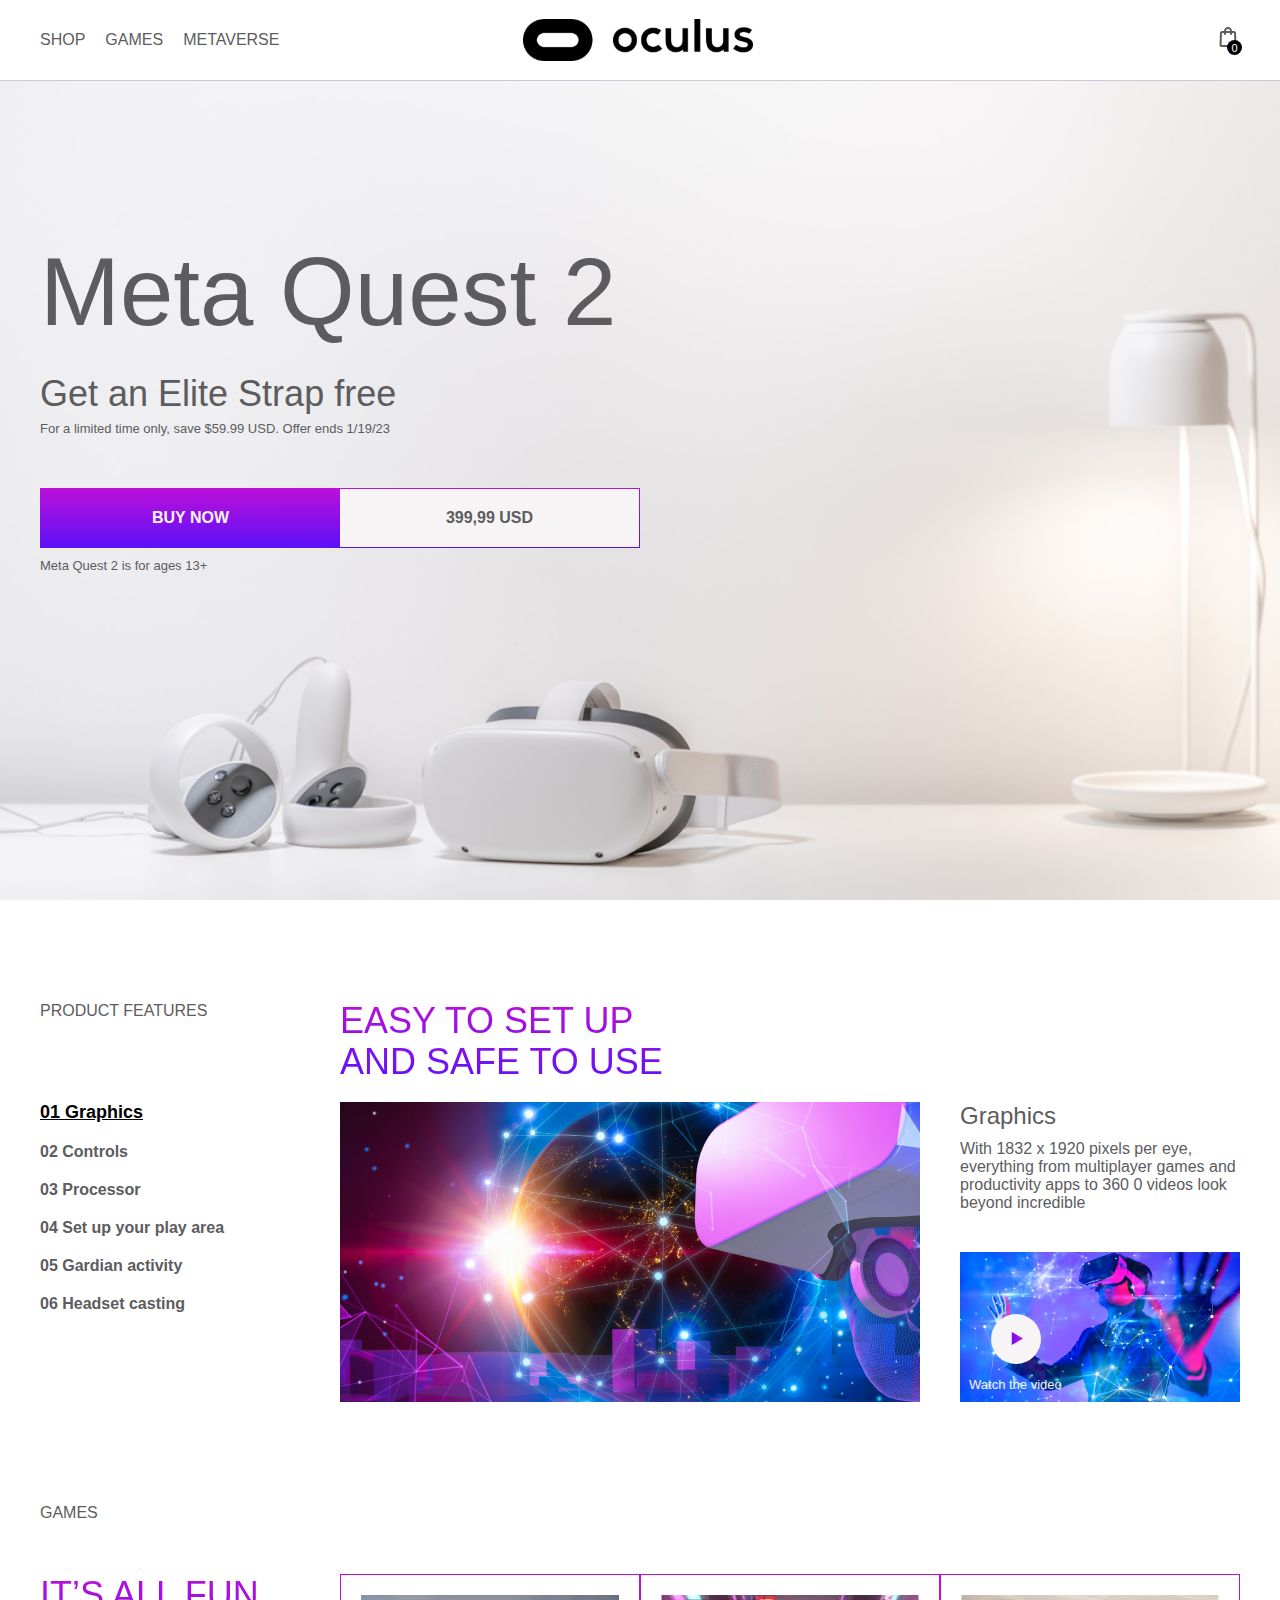
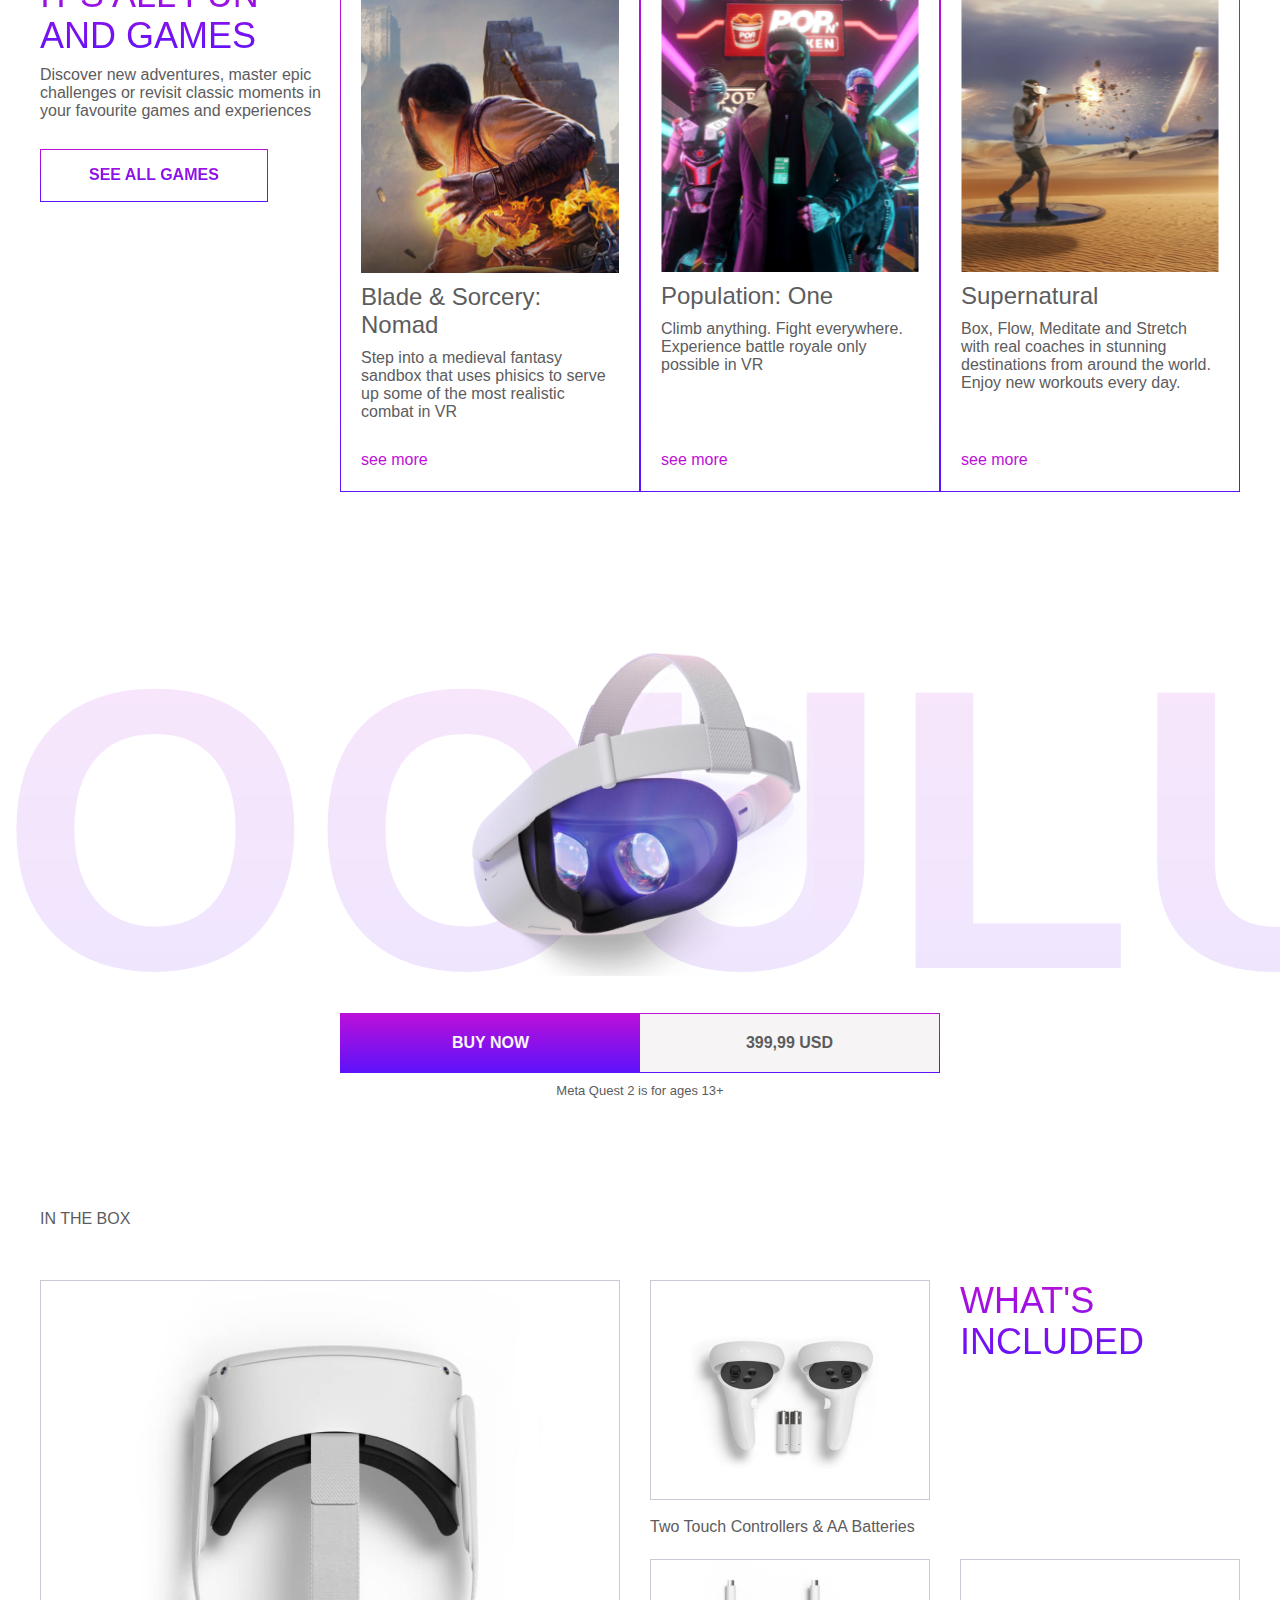
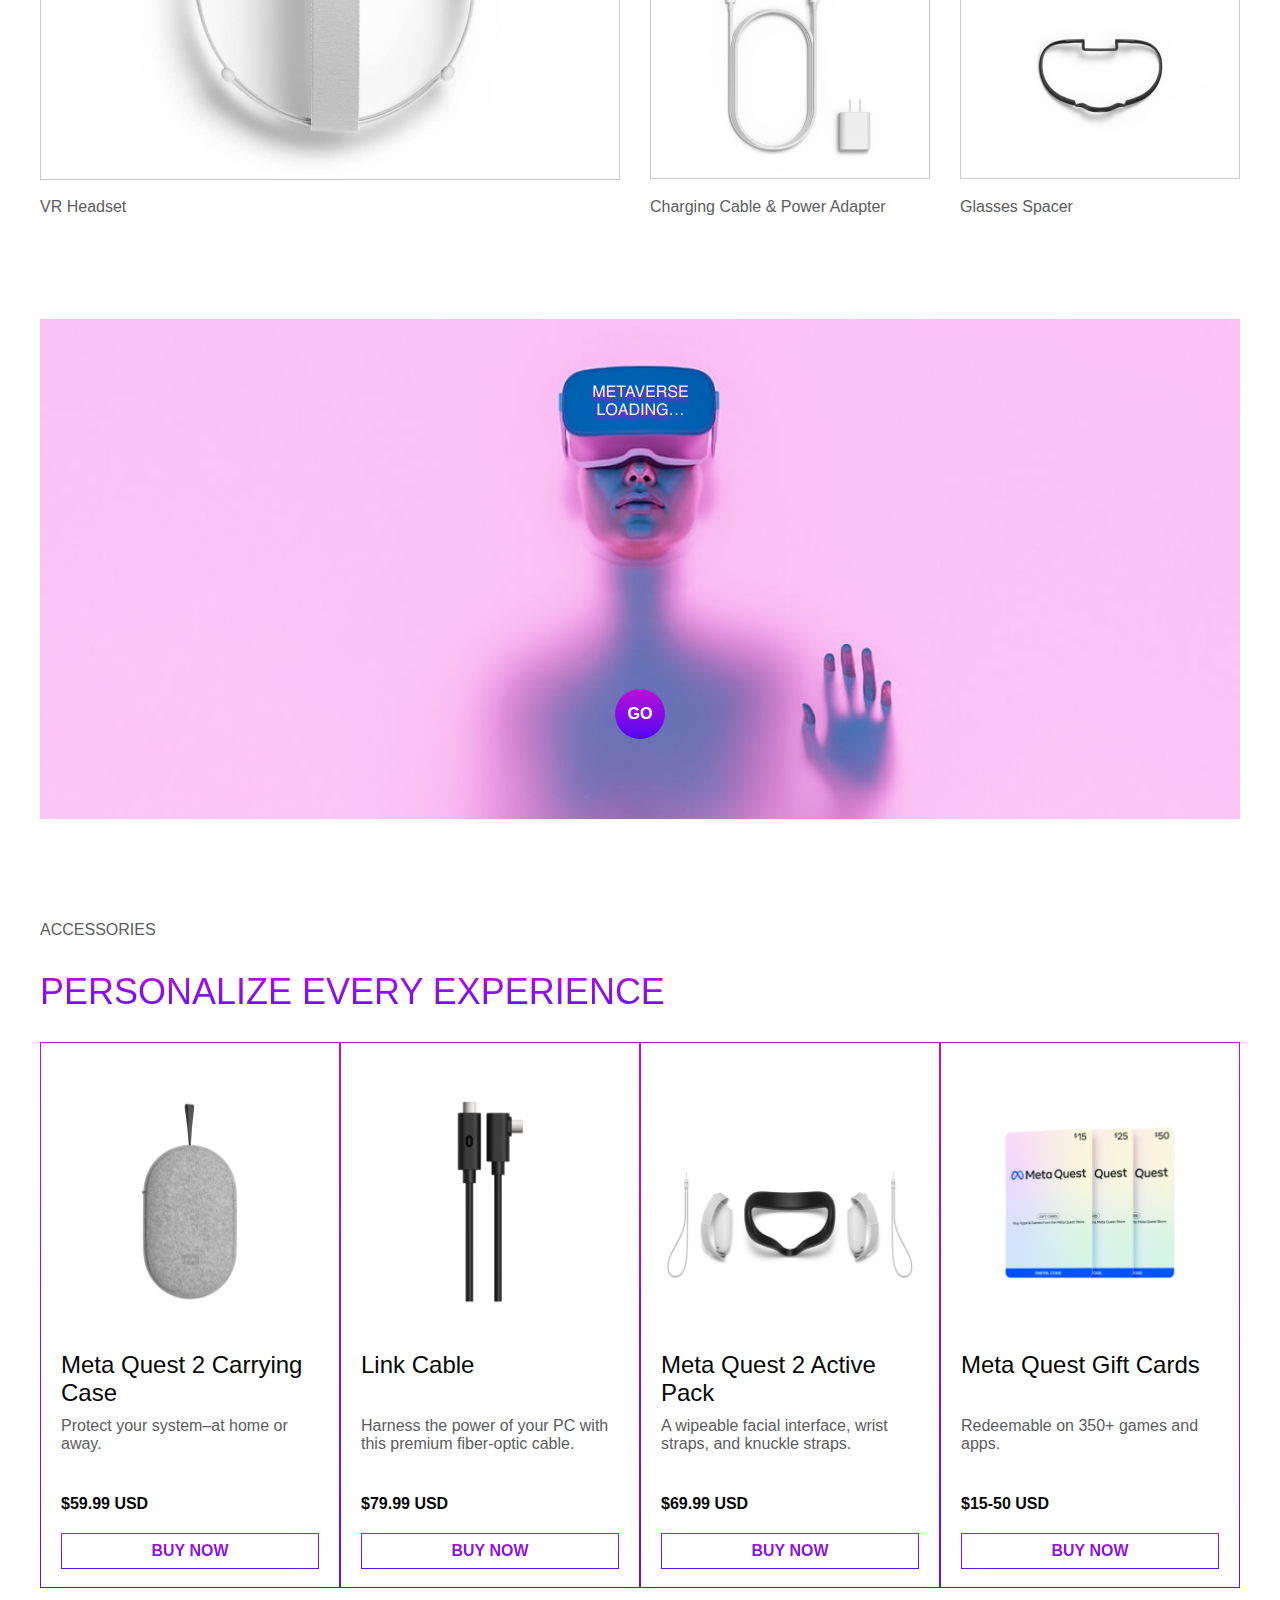
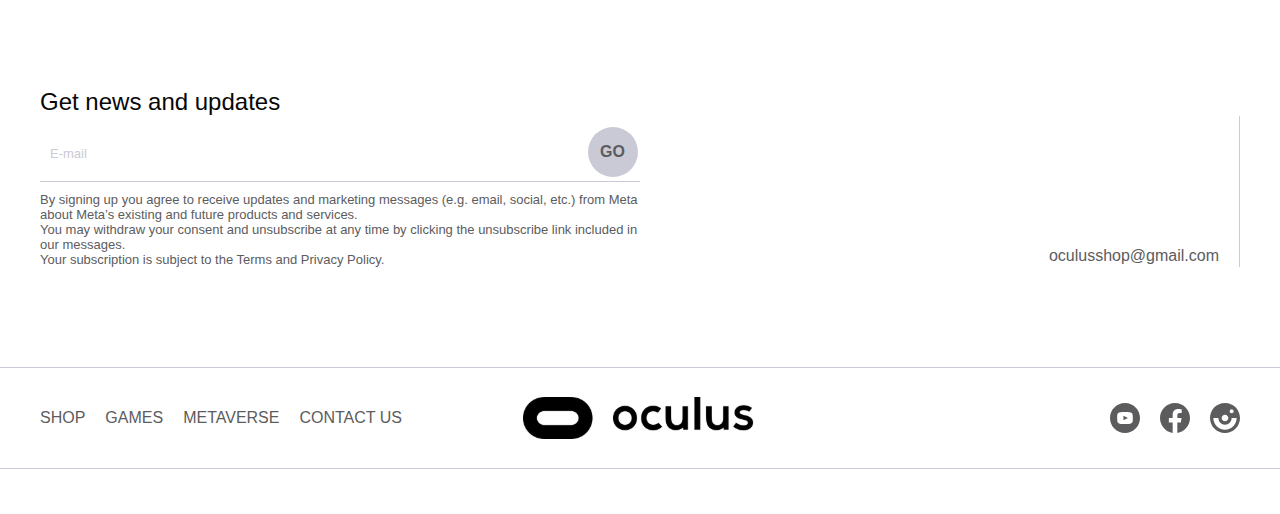
==== pages/oculus/index.html @ cf435bec "oculus project was added to portfolio" ====
<!DOCTYPE html>
<html lang="en">

<head>
  <meta charset="UTF-8">
  <meta name="viewport" content="width=device-width, initial-scale=1.0">
  <meta http-equiv="X-UA-Compatible" content="ie=edge">
  <title>Document</title>
  <link rel="stylesheet" href="css/reset.css">
  <link rel="stylesheet" href="css/style.min.css">
</head>

<body>

  <header class="header">
    <div class="container">
      <nav class="nav">
        <ul class="menu">
          <li class="menu__item">
            <a href="#" class="menu__link">shop</a>
          </li>
          <li class="menu__item">
            <a href="#" class="menu_link">games</a>
          </li>
          <li class="menu__item">
            <a href="#" class="menu__link">metaverse</a>
          </li>
        </ul>
        <a href="#" class="logo">
          <img src="icons/logo.svg" alt="oculus_main_logo">
        </a>
        <a href="#" class="basket">
          <img src="icons/basket.svg" alt="bag_icon">
          <span class="basket__counter">0</span>
        </a>
      </nav>
    </div>
  </header>

  <main class="main">

    <section class="top">
      <div class="container">
        <h1 class="top__title">Meta Quest 2</h1>
        <p class="top__subtitle">
          Get an Elite Strap free
        </p>
        <p class="top__text">
          For a limited time only, save $59.99 USD. Offer ends 1/19/23
        </p>
        <button class="double-btn">
          <span class="double-btn__text">buy now</span>
          <span class="double-btn__price">399,99 USD</span>
        </button>
        <p class="double-btn__under-text">Meta Quest 2 is for ages 13+</p>
      </div>
    </section>

    <section class="feature">
      <div class="container">

        <div class="feature__titles">
          <h2 class="section-title feature__title">product features</h2>
          <p class="section-subtitle feature__subtitle">Easy to set up and safe to use</p>
        </div>

        <div class="tabs">

          <div class="tabs__nav">
            <button class="tabs__nav-item tabs__nav-item--active" data-button="content-1">01 Graphics</button>
            <button class="tabs__nav-item" data-button="content-2">02 Controls</button>
            <button class="tabs__nav-item" data-button="content-3">03 Processor</button>
            <button class="tabs__nav-item" data-button="content-4">04 Set up your play area</button>
            <button class="tabs__nav-item" data-button="content-5">05 Gardian activity</button>
            <button class="tabs__nav-item" data-button="content-6">06 Headset casting</button>
          </div>

          <div class="tabs__content">

            <div class="tabs__content-item tabs__content-item--active" id="content-1">
              <img src="images/content.jpg" alt="" class="tabs__content-img">
              <div class="tabs__content-box">
                <h3>Graphics</h3>
                <p class="descr-text">
                  With 1832 x 1920 pixels per eye, everything from multiplayer games and productivity apps to 360 0
                  videos look beyond incredible
                </p>
              </div>
              <div class="video">
                <button class="video__btn">
                  <img src="icons/play.svg" alt="play-icon">
                </button>
                <span>Watch the video</span>
              </div>
            </div>

            <div class="tabs__content-item" id="content-2">
              <img src="images/2.jpg" alt="" class="tabs__content-img">
              <div class="tabs__content-box">
                <h3>Graphics</h3>
                <p>
                  With 1832 x 1920 pixels per eye, everything from multiplayer games and productivity apps to 360 0
                  videos look beyond incredible
                </p>
              </div>
              <div class="video">
                <button class="video__btn">
                  <img src="icons/play.svg" alt="play-icon">
                </button>
                <span>Watch the video</span>
              </div>
            </div>

            <div class="tabs__content-item" id="content-3">
              <img src="images/3.jpg" alt="" class="tabs__content-img">
              <div class="tabs__content-box">
                <h3>Graphics</h3>
                <p>
                  With 1832 x 1920 pixels per eye, everything from multiplayer games and productivity apps to 360 0
                  videos look beyond incredible
                </p>
              </div>
              <div class="video">
                <button class="video__btn">
                  <img src="icons/play.svg" alt="play-icon">
                </button>
                <span>Watch the video</span>
              </div>
            </div>

            <div class="tabs__content-item" id="content-4">
              <img src="images/content.jpg" alt="" class="tabs__content-img">
              <div class="tabs__content-box">
                <h3>Graphics</h3>
                <p>
                  With 1832 x 1920 pixels per eye, everything from multiplayer games and productivity apps to 360 0
                  videos look beyond incredible
                </p>
              </div>
              <div class="video">
                <button class="video__btn">
                  <img src="icons/play.svg" alt="play-icon">
                </button>
                <span>Watch the video</span>
              </div>
            </div>

            <div class="tabs__content-item" id="content-5">
              <img src="images/2.jpg" alt="" class="tabs__content-img">
              <div class="tabs__content-box">
                <h3>Graphics</h3>
                <p>
                  With 1832 x 1920 pixels per eye, everything from multiplayer games and productivity apps to 360 0
                  videos look beyond incredible
                </p>
              </div>
              <div class="video">
                <button class="video__btn">
                  <img src="icons/play.svg" alt="play-icon">
                </button>
                <span>Watch the video</span>
              </div>
            </div>

            <div class="tabs__content-item" id="content-6">
              <img src="images/3.jpg" alt="" class="tabs__content-img">
              <div class="tabs__content-box">
                <h3>Graphics</h3>
                <p>
                  With 1832 x 1920 pixels per eye, everything from multiplayer games and productivity apps to 360 0
                  videos look beyond incredible
                </p>
              </div>
              <div class="video">
                <button class="video__btn">
                  <img src="icons/play.svg" alt="play-icon">
                </button>
                <span class="video__text">Watch the video</span>
              </div>
            </div>

          </div>

        </div>

      </div>
    </section>

    <section class="games">
      <div class="container">

        <h2 class="section-title games__title">
          games
        </h2>

        <div class="games__inner">

          <div class="games__descr">
            <p class="section-subtitle games__subtitle">
              It’s all fun and games
            </p>
            <p class="descr-text games__descr">
              Discover new adventures, master epic challenges or revisit classic moments in your favourite games and
              experiences
            </p>
            <a class="btn games__descr-link" href="#">SEE ALL GAMES</a>
          </div>

          <div class="game__item">
            <img src="images/game1.png" alt="Blade & Sorcery: Nomad">
            <h3 class="game__item-title">Blade & Sorcery: Nomad</h3>
            <p class="descr-text game__item-text">Step into a medieval fantasy sandbox that uses phisics to serve up
              some of the most
              realistic combat in VR</p>
            <a href="#" class="game__item-link">see more</a>
          </div>
          <div class="game__item">
            <img src="images/game2.png" alt="Population: One">
            <h3 class="game__item-title">Population: One</h3>
            <p class="descr-text game__item-text">Climb anything. Fight everywhere. Experience battle royale only
              possible in VR</p>
            <a href="#" class="game__item-link">see more</a>
          </div>
          <div class="game__item">
            <img src="images/game3.png" alt="Supernatural">
            <h3 class="game__item-title">Supernatural</h3>
            <p class="descr-text game__item-text">Box, Flow, Meditate and Stretch with real coaches in stunning
              destinations from around
              the world. Enjoy new workouts every day.</p>
            <a href="#" class="game__item-link">see more</a>
          </div>

        </div>

      </div>
    </section>

    <div class="buy">
      <p class="buy__bg">oculus</p>
      <img src="images/oculus.png" alt="vr-headset" class="buy__img">
      <button class="double-btn">
        <span class="double-btn__text">buy now</span>
        <span class="double-btn__price">399,99 USD</span>
      </button>
      <p class="double-btn__under-text">Meta Quest 2 is for ages 13+</p>
    </div>

    <section class="equipment">
      <div class="container">
        <h2 class="section-title">
          in the box
        </h2>

        <div class="equipment__box">
          <div class="equipment__box-item">
            <img src="images/box/box-1.png" alt="VR-Headset" class="equipment__box-img">
            <p class="equipment__box-text">
              VR Headset
            </p>
          </div>

          <div class="equipment__box-item">
            <img src="images/box/box-2.png" alt="Touch-Controllers" class="equipment__box-img">
            <p class="equipment__box-text">
              Two Touch Controllers & AA Batteries
            </p>
          </div>

          <div class="equipment__box-item">
            <p class="section-subtitle">What's included</p>
          </div>

          <div class="equipment__box-item">
            <img src="images/box/box-3.png" alt="Cable&Power-Adapter" class="equipment__box-img">
            <p class="equipment__box-text">
              Charging Cable & Power Adapter
            </p>
          </div>

          <div class="equipment__box-item">
            <img src="images/box/box-4.png" alt="Glasses-Spacer" class="equipment__box-img">
            <p class="equipment__box-text">
              Glasses Spacer
            </p>
          </div>
        </div>
      </div>
    </section>

    <div class="promo">
      <div class="container">
        <div class="promo__inner">
          <button class="btn circle-btn promo__btn">go</button>
        </div>
      </div>
    </div>

    <section class="accessories">
      <div class="container">

        <h2 class="section-title">accessories</h2>
        <p class="section-subtitle accessories__subtitle">Personalize every experience</p>

        <div class="accessories__wraper">
          <div class="accessories__item">
            <img src="images/accessories/case.png" alt="Meta-Quest-2-Carrying-Case">
            <h3 class="accessories__item-title">Meta Quest 2 Carrying Case</h3>
            <p class="descr-text accessories__item-text">Protect your system–at home or away.</p>
            <p class="accessories__item-price">$59.99 USD</p>
            <a class="btn accessories__item-buy" href="#">BUY NOW</a>
          </div>

          <div class="accessories__item">
            <img src="images/accessories/cable.png" alt="Link-Cable">
            <h3 class="accessories__item-title">Link Cable
            </h3>
            <p class="descr-text accessories__item-text">Harness the power of your PC with this premium fiber-optic
              cable.</p>
            <p class="accessories__item-price">$79.99 USD</p>
            <a class="btn accessories__item-buy" href="#">BUY NOW</a>
          </div>

          <div class="accessories__item">
            <img src="images/accessories/active-pack.png" alt="Meta-Quest-2-Active-Pack">
            <h3 class="accessories__item-title">Meta Quest 2 Active Pack
            </h3>
            <p class="descr-text accessories__item-text">A wipeable facial interface, wrist straps, and knuckle straps.
            </p>
            <p class="accessories__item-price">$69.99 USD</p>
            <a class="btn accessories__item-buy" href="#">BUY NOW</a>
          </div>

          <div class="accessories__item">
            <img src="images/accessories/gift-cards.png" alt="Gift-Cards">
            <h3 class="accessories__item-title">Meta Quest Gift Cards
            </h3>
            <p class="descr-text accessories__item-text">Redeemable on 350+ games and apps.</p>
            <p class="accessories__item-price">$15-50 USD</p>
            <a class="btn accessories__item-buy" href="#">BUY NOW</a>
          </div>
        </div>

      </div>
    </section>

    <section class="contacts">
      <div class="container">
        <h2 class="contacts__title">Get news and updates</h2>
        <div class="contacts__wraper">
          <div class="contacts__form">
            <form action="#" class="form">
              <input type="email" name="email" id="email" placeholder="E-mail" class="form__input" required>
              <button type="submit" class="circle-btn form__btn">go</button>
            </form>
            <p class="descr-text contacts__text">
              By signing up you agree to receive updates and marketing messages (e.g. email, social, etc.) from Meta
              about Meta’s existing and future products and services.
              <br>
              You may withdraw your consent and unsubscribe at any time by clicking the unsubscribe link included in
              our messages.
              <br>
              Your subscription is subject to the Terms and Privacy Policy.
            </p>
          </div>
          <a href="mailto:oculusshop@gmail.com" class="contacts__email">oculusshop@gmail.com</a>
        </div>
      </div>
    </section>

    <footer class="footer">
      <div class="container">
        <nav class="nav">
          <ul class="menu">
            <li class="menu__item">
              <a href="#" class="menu__link">shop</a>
            </li>
            <li class="menu__item">
              <a href="#" class="menu_link">games</a>
            </li>
            <li class="menu__item">
              <a href="#" class="menu__link">metaverse</a>
            </li>
            <li class="menu__item">
              <a href="#" class="menu__link">contact us</a>
            </li>
          </ul>
          <a href="#" class="logo">
            <img src="icons/logo.svg" alt="oculus_main_logo">
          </a>
          <div class="socials">
            <a href="#" class="basket">
              <img src="icons/socials/youtube.svg" alt="YouTube-icon">
            </a>
            <a href="#" class="basket">
              <img src="icons/socials/fb.svg" alt="Facebook-icon">
            </a>
            <a href="#" class="basket">
              <img src="icons/socials/inst.svg" alt="Instagram-icon">
            </a>
          </div>
        </nav>
      </div>
    </footer>

  </main>

  <script src="js/main.min.js"></script>
</body>

</html>
---- pages/oculus/css/style.min.css ----
@font-face{font-family:"Helvetica",sans-serif;src:url(../fonts/helvetica.woff2);font-style:normal;font-weight:400}@font-face{font-family:"Helvetica-Bold",sans-serif;src:url(../fonts/helvetica-bold.woff2);font-style:normal;font-weight:700}html{-webkit-box-sizing:border-box;box-sizing:border-box}body{font-family:"Helvetica",sans-serif;font-size:16px;line-height:1.4;color:#5c5c5e}*,*::before,*::after{-webkit-box-sizing:inherit;box-sizing:inherit}a{color:inherit;text-decoration:none}li{list-style:none}img{max-width:100%}button{color:inherit;border:none;padding:0;background-color:inherit;cursor:pointer;font-family:inherit;font-size:inherit}.container{max-width:1220px;padding:0 10px;margin:0 auto}.section-title{-ms-flex-preferred-size:300px;flex-basis:300px;font-weight:400;text-transform:uppercase}.section-subtitle{font-size:36px;line-height:41px;text-transform:uppercase;background:-webkit-gradient(linear, left top, left bottom, from(#BC10D8), to(rgba(80, 0, 250, 0.93)));background:-o-linear-gradient(top, #BC10D8 0%, rgba(80, 0, 250, 0.93) 100%);background:linear-gradient(180deg, #BC10D8 0%, rgba(80, 0, 250, 0.93) 100%);-webkit-background-clip:text;-webkit-text-fill-color:rgba(0,0,0,0)}.descr-text{font-size:16px;line-height:18px}.header{border-bottom:1px solid #cacad6}.nav{display:grid;grid-template-columns:repeat(3, 1fr);align-items:center;height:80px}.menu{display:flex;gap:20px;text-transform:uppercase}.logo{height:42px;justify-self:center}.basket{position:relative;justify-self:end}.basket__counter{position:absolute;bottom:0;right:-2px;display:flex;justify-content:center;align-items:center;min-width:15px;min-height:15px;border-radius:100%;background:#000;color:#fff;font-size:11px;line-height:0px}.top{min-height:calc(100vh - 81px);background:url(../images/top_bg.png) no-repeat bottom center;background-size:cover}.top__title{padding-top:12%;font-size:96px;font-weight:400;margin-bottom:10px}.top__subtitle{font-size:36px}.top__text{font-size:13px}.btn{background:linear-gradient(180deg, #BC10D8 0%, rgba(80, 0, 250, 0.93) 100%);-webkit-background-clip:text;-webkit-text-fill-color:rgba(0,0,0,0);font-weight:700;font-size:16px;border:solid 1px;border-image:linear-gradient(180deg, #BC10D8 0%, rgba(80, 0, 250, 0.93) 100%) 1}.double-btn{margin-top:50px;font-size:16px;font-weight:700;padding:1px;display:flex;border-radius:0;border:none;background:linear-gradient(180deg, #BC10D8 0%, rgba(80, 0, 250, 0.93) 100%)}.double-btn__text{color:#f6f4f5;text-transform:uppercase;width:299px;padding:20px 0}.double-btn__price{color:#5c5c5e;width:299px;background-color:#f6f4f5;padding:20px 0}.double-btn__under-text{margin-top:10px;font-size:13px;line-height:15px}.double-btn:hover{transform:scale(1)}.circle-btn{width:50px;height:50px;text-transform:uppercase;border-radius:100%}.feature{margin-top:100px;min-height:300px}.feature__titles{display:flex}.feature__title{padding-right:20px}.feature__subtitle{max-width:330px;margin-bottom:20px}.feature .tabs{display:grid;grid-template-columns:300px auto}.feature .tabs__nav{display:flex;flex-direction:column;align-items:start;row-gap:20px}.feature .tabs__nav-item{font-size:16px;font-weight:700;color:#5c5c5e;transition:color,text-decoration,font-size .4s}.feature .tabs__nav-item--active{color:#000;text-decoration:underline;font-size:18px}.feature .tabs__content{position:relative;min-height:300px}.feature .tabs__content-item{position:absolute;display:grid;grid-template-columns:auto 280px;align-items:stretch;gap:40px;opacity:0;transition:opacity .5s ease}.feature .tabs__content-item--active{opacity:1}.feature .tabs__content-img{grid-row:1/3}.feature .tabs__content-box h3{font-weight:400;font-size:24px;line-height:28px;margin-bottom:10px}.feature .video{align-self:self-end;display:flex;flex-direction:column;justify-content:end;align-items:start;padding:10px 9px;height:150px;width:100%;background:url("../images/content_video.png") no-repeat center}.feature .video__btn{margin:0 0 9px 22px}.feature .video span{font-size:13px;line-height:15px;color:#f6f4f5}.games{margin-top:100px}.games__title{margin-bottom:50px}.games__subtitle{margin-bottom:10px}.games__descr{margin-bottom:29px}.games__descr-link{display:inline-block;padding:14px 48px}.games__inner{display:grid;grid-template-columns:repeat(4, 1fr)}.game__item{display:flex;flex-direction:column;border:solid 1px;border-image:linear-gradient(180deg, #BC10D8 0%, rgba(80, 0, 250, 0.93) 100%) 1;padding:20px 20px 22px}.game__item-title{margin-top:10px;margin-bottom:10px;font-weight:400;font-size:24px;line-height:28px}.game__item-text{margin-bottom:30px}.game__item-link{color:#bc10d8;line-height:18px;margin-top:auto}.buy{position:relative;margin-top:150px;text-align:center;overflow-x:hidden}.buy__bg{position:absolute;text-transform:uppercase;font-weight:700;font-size:400px;line-height:375px;background:linear-gradient(180deg, #BC10D8 0%, rgba(80, 0, 250, 0.93) 100%);-webkit-background-clip:text;-webkit-text-fill-color:rgba(0,0,0,0);opacity:.1;z-index:-1;animation:line-text 7s linear .5s infinite}.buy__img{margin-bottom:30px}.buy .double-btn{margin:0 auto}@keyframes line-text{from{transform:translateX(160%);transform-origin:left center}to{transform:translateX(-100%);transform-origin:right center}}.equipment{margin-top:110px}.equipment__box{margin-top:50px;display:grid;grid-template-columns:2fr 1fr 1fr;grid-template-rows:repeat(2, 1fr);gap:20px 30px}.equipment__box-img{max-width:none}.equipment__box-text{margin-top:10px}.equipment__box-item:first-child{grid-row:1/-1}.promo{margin-top:100px}.promo__inner{min-height:500px;background:url("../images/promo-bg.png") center no-repeat;text-align:center}.promo__btn{position:relative;top:370px;-webkit-background-clip:unset;-webkit-text-fill-color:#fff;border:none}.accessories{margin-top:100px}.accessories__subtitle{margin-top:30px}.accessories__wraper{margin-top:30px;display:grid;grid-template-columns:repeat(4, 1fr)}.accessories__item{display:flex;flex-direction:column;justify-content:space-between;border:solid 1px;border-image:linear-gradient(180deg, #BC10D8 0%, rgba(80, 0, 250, 0.93) 100%) 1;padding:20px 20px 18px}.accessories__item-title{min-height:56px;margin-top:10px;margin-bottom:10px;font-weight:400;font-size:24px;line-height:28px;color:#070707}.accessories__item-text{margin-top:auto;margin-bottom:42px}.accessories__item-price{margin-top:auto;margin-bottom:20px;font-weight:700;line-height:18px;color:#070707}.accessories__item-buy{display:flex;justify-content:center;align-items:center;padding:6px 0}.contacts{margin-top:100px}.contacts__title{font-weight:400;font-size:24px;line-height:28px;color:#070707}.contacts__wraper{border-right:1px solid #cacad6;display:grid;grid-template-columns:repeat(2, 1fr)}.contacts__text{margin-top:10px;font-size:13px;line-height:15px}.contacts__email{margin-right:20px;align-self:end;justify-self:end}.form{position:relative;margin-top:10px}.form__input{font-size:16px;width:100%;padding:18px 0 19px 10px;border:none;border-bottom:1px solid #cacad6}.form__input::placeholder{font-size:13px;color:#cacad6}.form__input:focus{outline:none;border:1px solid #cacad6;border-radius:8px 8px 0 0}.form__btn{position:absolute;right:2px;bottom:5px;font-weight:700;background:#cacad6}.footer{margin:100px 0 45px;border-top:1px solid #cacad6;border-bottom:1px solid #cacad6}.footer .nav{height:100px}.footer .socials{justify-self:end;display:flex;justify-content:space-between;width:130px;height:30px}
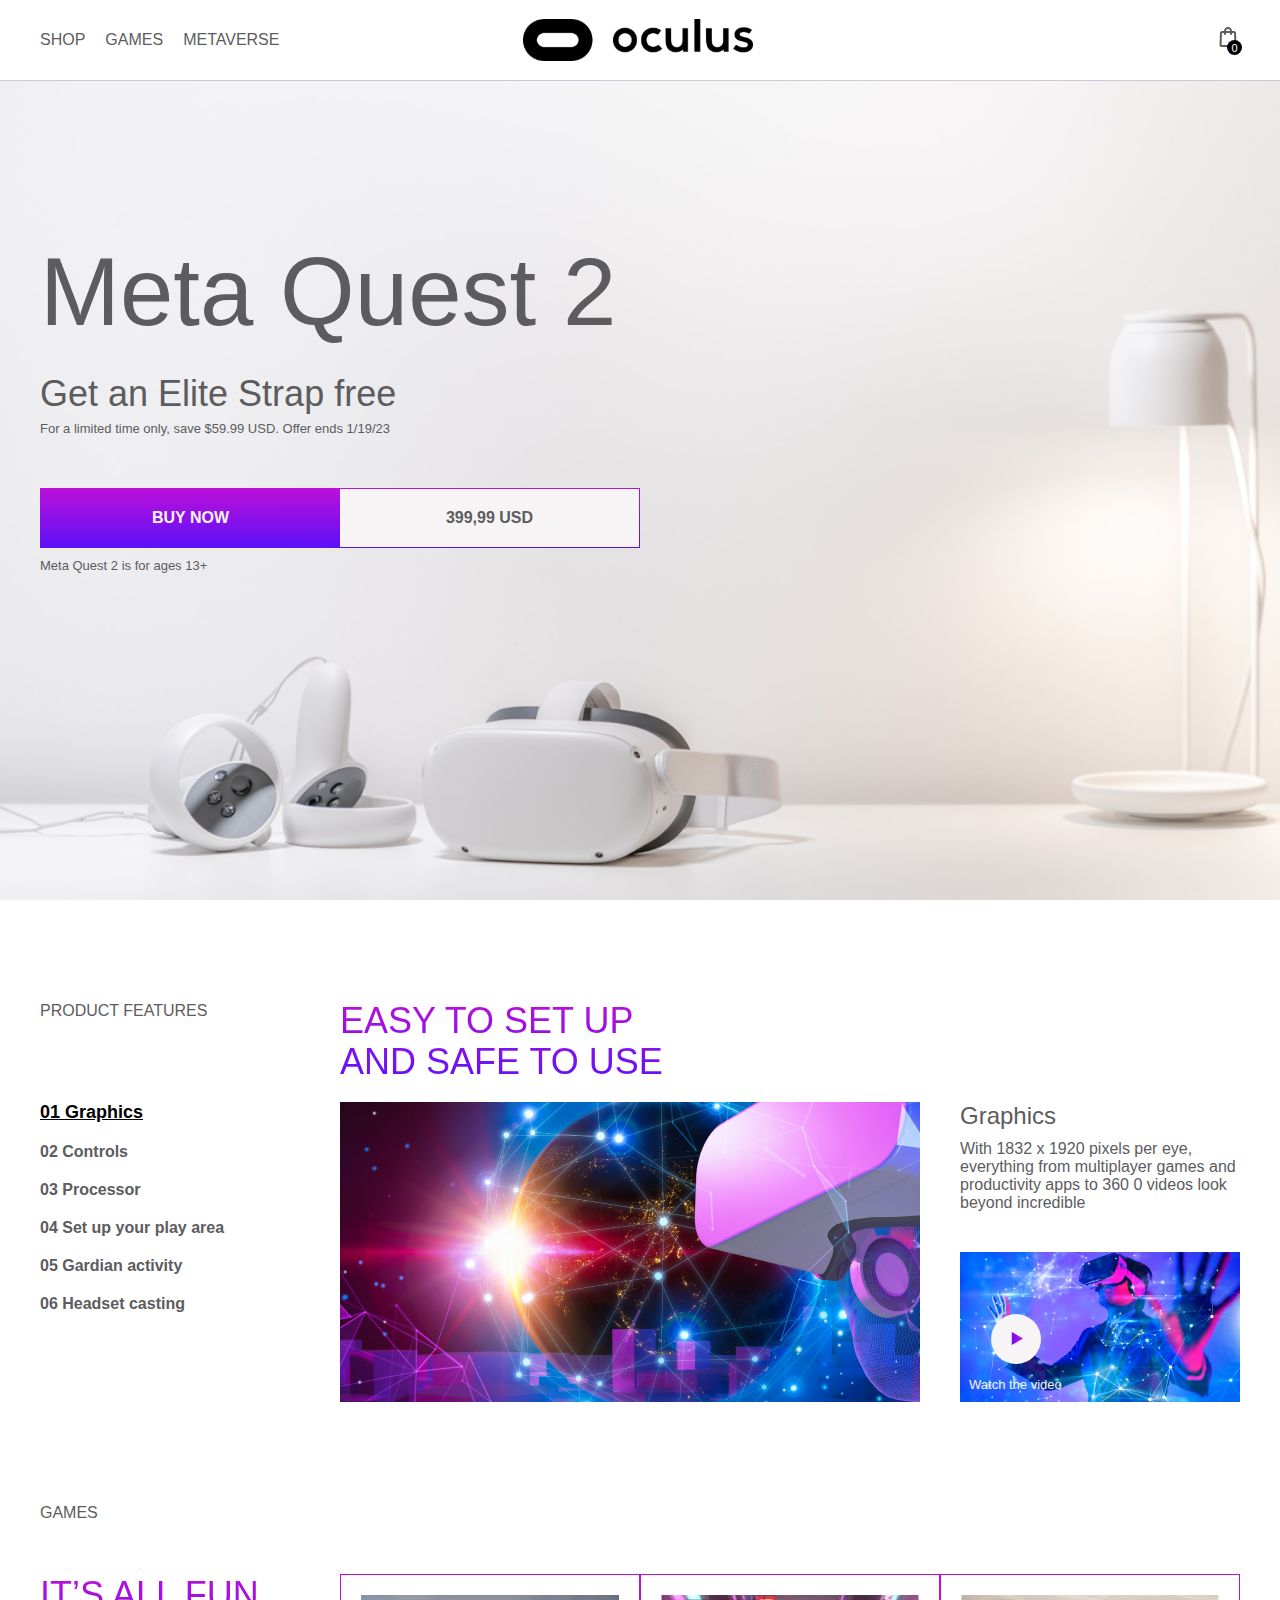
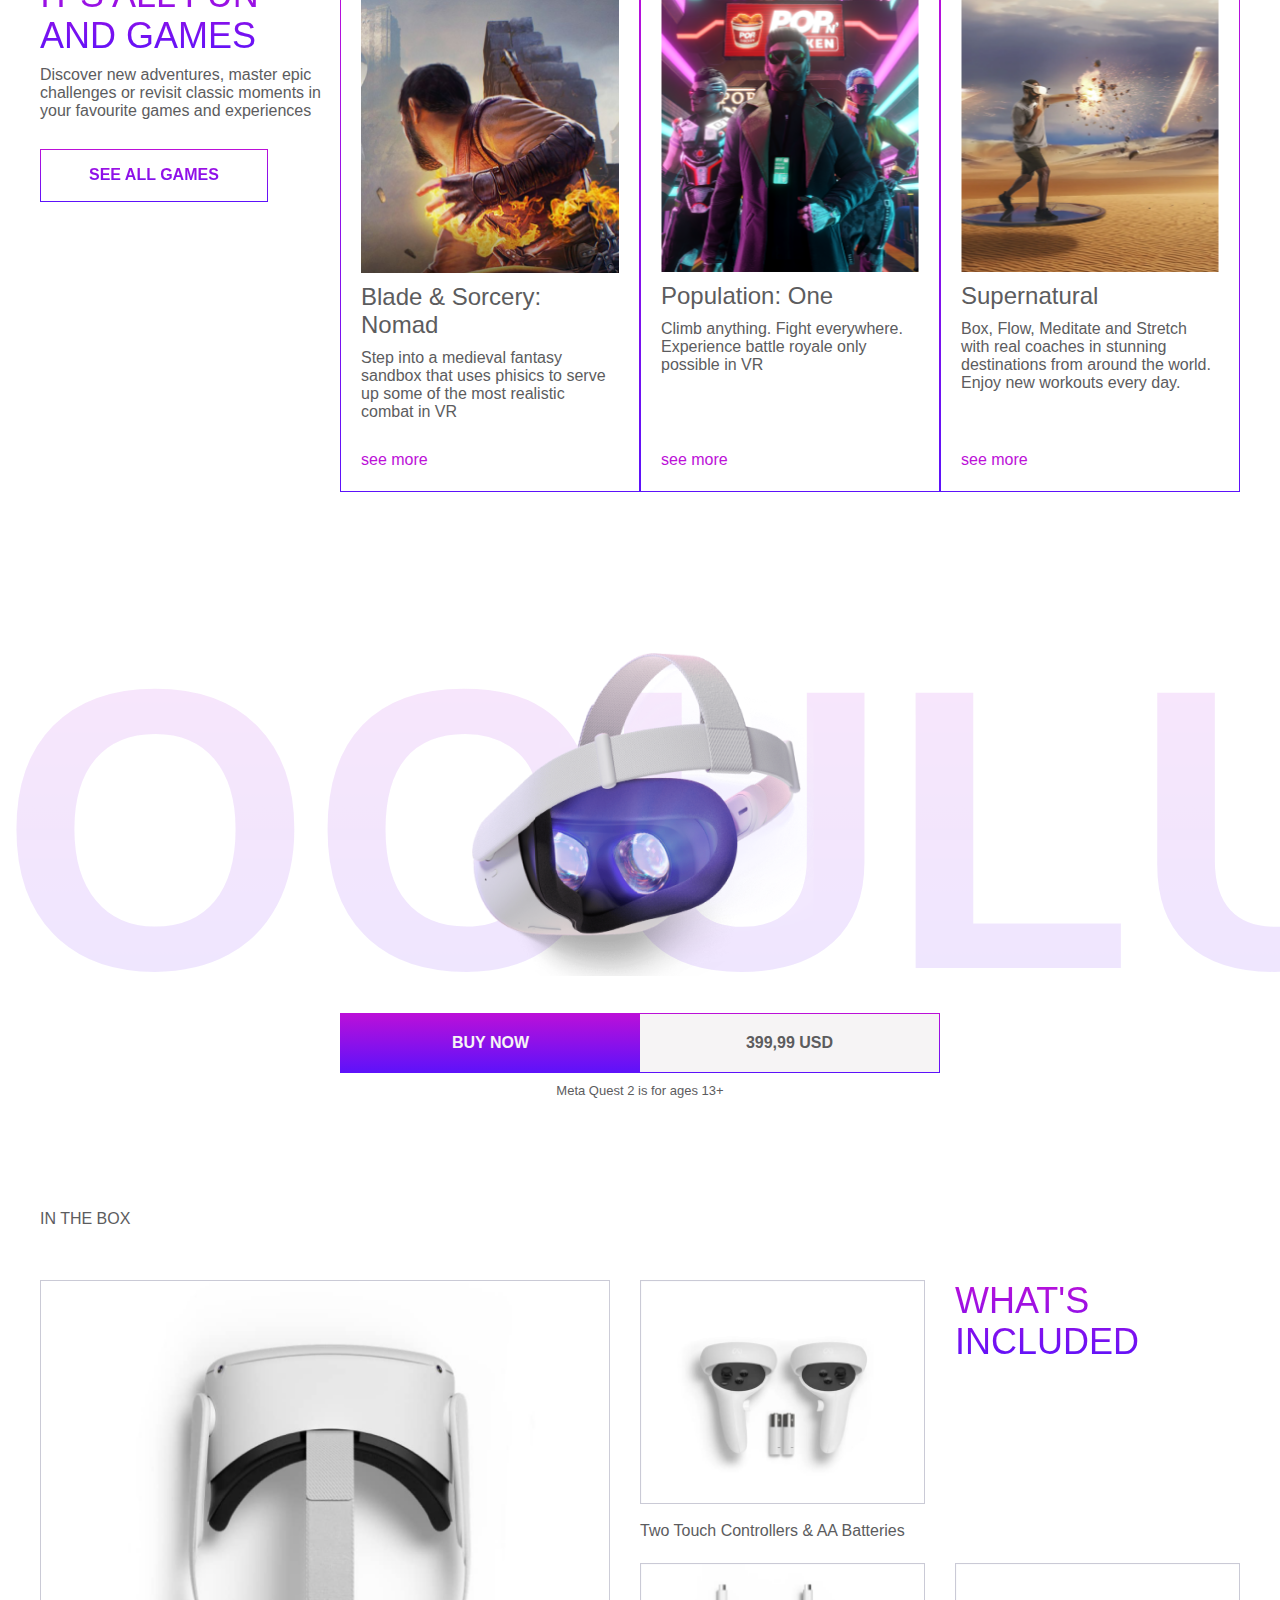
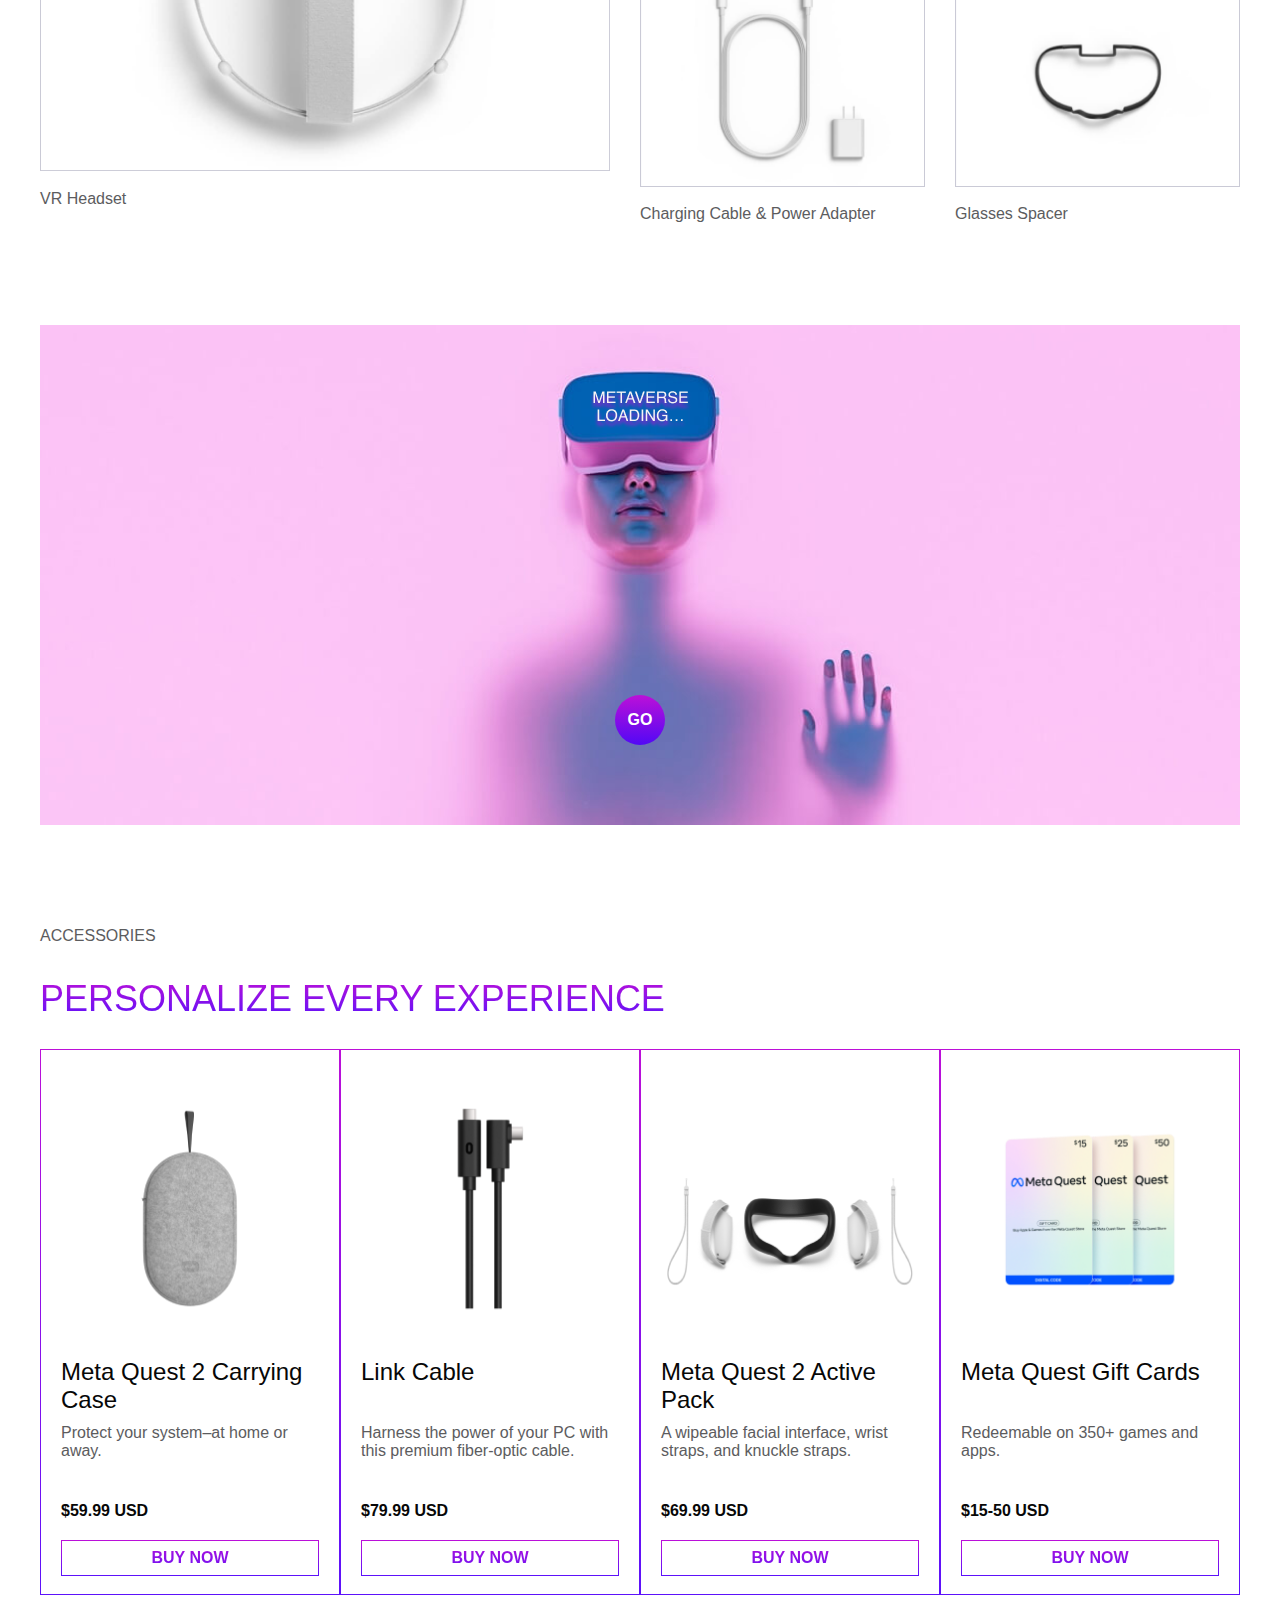
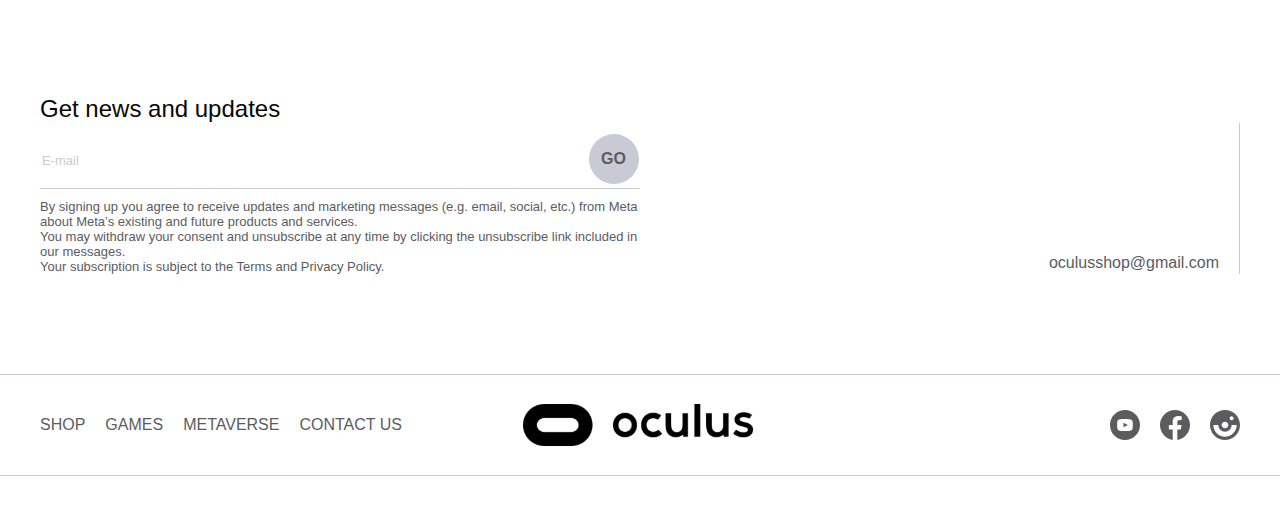
==== commit eeffecd1: "oculus project was updated" ====
--- a/pages/oculus/index.html
+++ b/pages/oculus/index.html
@@ -6,6 +6,7 @@
   <meta name="viewport" content="width=device-width, initial-scale=1.0">
   <meta http-equiv="X-UA-Compatible" content="ie=edge">
   <title>Document</title>
+  <link rel="shortcut icon" href="icons/oculus.svg" type="image/x-icon">
   <link rel="stylesheet" href="css/reset.css">
   <link rel="stylesheet" href="css/style.min.css">
 </head>
@@ -15,6 +16,11 @@
   <header class="header">
     <div class="container">
       <nav class="nav">
+        <button class="menu-btn">
+          <span></span>
+          <span></span>
+          <span></span>
+        </button>
         <ul class="menu">
           <li class="menu__item">
             <a href="#" class="menu__link">shop</a>
@@ -98,7 +104,7 @@
               <img src="images/2.jpg" alt="" class="tabs__content-img">
               <div class="tabs__content-box">
                 <h3>Graphics</h3>
-                <p>
+                <p class="descr-text">
                   With 1832 x 1920 pixels per eye, everything from multiplayer games and productivity apps to 360 0
                   videos look beyond incredible
                 </p>
@@ -115,7 +121,7 @@
               <img src="images/3.jpg" alt="" class="tabs__content-img">
               <div class="tabs__content-box">
                 <h3>Graphics</h3>
-                <p>
+                <p class="descr-text">
                   With 1832 x 1920 pixels per eye, everything from multiplayer games and productivity apps to 360 0
                   videos look beyond incredible
                 </p>
@@ -132,7 +138,7 @@
               <img src="images/content.jpg" alt="" class="tabs__content-img">
               <div class="tabs__content-box">
                 <h3>Graphics</h3>
-                <p>
+                <p class="descr-text">
                   With 1832 x 1920 pixels per eye, everything from multiplayer games and productivity apps to 360 0
                   videos look beyond incredible
                 </p>
@@ -149,7 +155,7 @@
               <img src="images/2.jpg" alt="" class="tabs__content-img">
               <div class="tabs__content-box">
                 <h3>Graphics</h3>
-                <p>
+                <p class="descr-text">
                   With 1832 x 1920 pixels per eye, everything from multiplayer games and productivity apps to 360 0
                   videos look beyond incredible
                 </p>
@@ -166,7 +172,7 @@
               <img src="images/3.jpg" alt="" class="tabs__content-img">
               <div class="tabs__content-box">
                 <h3>Graphics</h3>
-                <p>
+                <p class="descr-text">
                   With 1832 x 1920 pixels per eye, everything from multiplayer games and productivity apps to 360 0
                   videos look beyond incredible
                 </p>
@@ -267,7 +273,7 @@
           </div>
 
           <div class="equipment__box-item">
-            <p class="section-subtitle">What's included</p>
+            <p class="section-subtitle">What's <br> included</p>
           </div>
 
           <div class="equipment__box-item">
@@ -367,42 +373,50 @@
       </div>
     </section>
 
-    <footer class="footer">
-      <div class="container">
-        <nav class="nav">
-          <ul class="menu">
-            <li class="menu__item">
-              <a href="#" class="menu__link">shop</a>
-            </li>
-            <li class="menu__item">
-              <a href="#" class="menu_link">games</a>
-            </li>
-            <li class="menu__item">
-              <a href="#" class="menu__link">metaverse</a>
-            </li>
-            <li class="menu__item">
-              <a href="#" class="menu__link">contact us</a>
-            </li>
-          </ul>
-          <a href="#" class="logo">
-            <img src="icons/logo.svg" alt="oculus_main_logo">
-          </a>
-          <div class="socials">
+  </main>
+
+  <footer class="footer">
+    <div class="container">
+      <nav class="nav">
+        <ul class="menu">
+          <li class="menu__item">
+            <a href="#" class="menu__link">shop</a>
+          </li>
+          <li class="menu__item">
+            <a href="#" class="menu_link">games</a>
+          </li>
+          <li class="menu__item">
+            <a href="#" class="menu__link">metaverse</a>
+          </li>
+          <li class="menu__item">
+            <a href="#" class="menu__link">contact us</a>
+          </li>
+        </ul>
+
+        <a href="#" class="logo">
+          <img src="icons/logo.svg" alt="oculus_main_logo">
+        </a>
+
+        <ul class="socials">
+          <li>
             <a href="#" class="basket">
               <img src="icons/socials/youtube.svg" alt="YouTube-icon">
             </a>
+          </li>
+          <li>
             <a href="#" class="basket">
               <img src="icons/socials/fb.svg" alt="Facebook-icon">
             </a>
+          </li>
+          <li>
             <a href="#" class="basket">
               <img src="icons/socials/inst.svg" alt="Instagram-icon">
             </a>
-          </div>
-        </nav>
-      </div>
-    </footer>
-
-  </main>
+          </li>
+        </ul>
+      </nav>
+    </div>
+  </footer>
 
   <script src="js/main.min.js"></script>
 </body>
--- a/pages/oculus/css/style.min.css
+++ b/pages/oculus/css/style.min.css
@@ -1 +1 @@
-@font-face{font-family:"Helvetica",sans-serif;src:url(../fonts/helvetica.woff2);font-style:normal;font-weight:400}@font-face{font-family:"Helvetica-Bold",sans-serif;src:url(../fonts/helvetica-bold.woff2);font-style:normal;font-weight:700}html{-webkit-box-sizing:border-box;box-sizing:border-box}body{font-family:"Helvetica",sans-serif;font-size:16px;line-height:1.4;color:#5c5c5e}*,*::before,*::after{-webkit-box-sizing:inherit;box-sizing:inherit}a{color:inherit;text-decoration:none}li{list-style:none}img{max-width:100%}button{color:inherit;border:none;padding:0;background-color:inherit;cursor:pointer;font-family:inherit;font-size:inherit}.container{max-width:1220px;padding:0 10px;margin:0 auto}.section-title{-ms-flex-preferred-size:300px;flex-basis:300px;font-weight:400;text-transform:uppercase}.section-subtitle{font-size:36px;line-height:41px;text-transform:uppercase;background:-webkit-gradient(linear, left top, left bottom, from(#BC10D8), to(rgba(80, 0, 250, 0.93)));background:-o-linear-gradient(top, #BC10D8 0%, rgba(80, 0, 250, 0.93) 100%);background:linear-gradient(180deg, #BC10D8 0%, rgba(80, 0, 250, 0.93) 100%);-webkit-background-clip:text;-webkit-text-fill-color:rgba(0,0,0,0)}.descr-text{font-size:16px;line-height:18px}.header{border-bottom:1px solid #cacad6}.nav{display:grid;grid-template-columns:repeat(3, 1fr);align-items:center;height:80px}.menu{display:flex;gap:20px;text-transform:uppercase}.logo{height:42px;justify-self:center}.basket{position:relative;justify-self:end}.basket__counter{position:absolute;bottom:0;right:-2px;display:flex;justify-content:center;align-items:center;min-width:15px;min-height:15px;border-radius:100%;background:#000;color:#fff;font-size:11px;line-height:0px}.top{min-height:calc(100vh - 81px);background:url(../images/top_bg.png) no-repeat bottom center;background-size:cover}.top__title{padding-top:12%;font-size:96px;font-weight:400;margin-bottom:10px}.top__subtitle{font-size:36px}.top__text{font-size:13px}.btn{background:linear-gradient(180deg, #BC10D8 0%, rgba(80, 0, 250, 0.93) 100%);-webkit-background-clip:text;-webkit-text-fill-color:rgba(0,0,0,0);font-weight:700;font-size:16px;border:solid 1px;border-image:linear-gradient(180deg, #BC10D8 0%, rgba(80, 0, 250, 0.93) 100%) 1}.double-btn{margin-top:50px;font-size:16px;font-weight:700;padding:1px;display:flex;border-radius:0;border:none;background:linear-gradient(180deg, #BC10D8 0%, rgba(80, 0, 250, 0.93) 100%)}.double-btn__text{color:#f6f4f5;text-transform:uppercase;width:299px;padding:20px 0}.double-btn__price{color:#5c5c5e;width:299px;background-color:#f6f4f5;padding:20px 0}.double-btn__under-text{margin-top:10px;font-size:13px;line-height:15px}.double-btn:hover{transform:scale(1)}.circle-btn{width:50px;height:50px;text-transform:uppercase;border-radius:100%}.feature{margin-top:100px;min-height:300px}.feature__titles{display:flex}.feature__title{padding-right:20px}.feature__subtitle{max-width:330px;margin-bottom:20px}.feature .tabs{display:grid;grid-template-columns:300px auto}.feature .tabs__nav{display:flex;flex-direction:column;align-items:start;row-gap:20px}.feature .tabs__nav-item{font-size:16px;font-weight:700;color:#5c5c5e;transition:color,text-decoration,font-size .4s}.feature .tabs__nav-item--active{color:#000;text-decoration:underline;font-size:18px}.feature .tabs__content{position:relative;min-height:300px}.feature .tabs__content-item{position:absolute;display:grid;grid-template-columns:auto 280px;align-items:stretch;gap:40px;opacity:0;transition:opacity .5s ease}.feature .tabs__content-item--active{opacity:1}.feature .tabs__content-img{grid-row:1/3}.feature .tabs__content-box h3{font-weight:400;font-size:24px;line-height:28px;margin-bottom:10px}.feature .video{align-self:self-end;display:flex;flex-direction:column;justify-content:end;align-items:start;padding:10px 9px;height:150px;width:100%;background:url("../images/content_video.png") no-repeat center}.feature .video__btn{margin:0 0 9px 22px}.feature .video span{font-size:13px;line-height:15px;color:#f6f4f5}.games{margin-top:100px}.games__title{margin-bottom:50px}.games__subtitle{margin-bottom:10px}.games__descr{margin-bottom:29px}.games__descr-link{display:inline-block;padding:14px 48px}.games__inner{display:grid;grid-template-columns:repeat(4, 1fr)}.game__item{display:flex;flex-direction:column;border:solid 1px;border-image:linear-gradient(180deg, #BC10D8 0%, rgba(80, 0, 250, 0.93) 100%) 1;padding:20px 20px 22px}.game__item-title{margin-top:10px;margin-bottom:10px;font-weight:400;font-size:24px;line-height:28px}.game__item-text{margin-bottom:30px}.game__item-link{color:#bc10d8;line-height:18px;margin-top:auto}.buy{position:relative;margin-top:150px;text-align:center;overflow-x:hidden}.buy__bg{position:absolute;text-transform:uppercase;font-weight:700;font-size:400px;line-height:375px;background:linear-gradient(180deg, #BC10D8 0%, rgba(80, 0, 250, 0.93) 100%);-webkit-background-clip:text;-webkit-text-fill-color:rgba(0,0,0,0);opacity:.1;z-index:-1;animation:line-text 7s linear .5s infinite}.buy__img{margin-bottom:30px}.buy .double-btn{margin:0 auto}@keyframes line-text{from{transform:translateX(160%);transform-origin:left center}to{transform:translateX(-100%);transform-origin:right center}}.equipment{margin-top:110px}.equipment__box{margin-top:50px;display:grid;grid-template-columns:2fr 1fr 1fr;grid-template-rows:repeat(2, 1fr);gap:20px 30px}.equipment__box-img{max-width:none}.equipment__box-text{margin-top:10px}.equipment__box-item:first-child{grid-row:1/-1}.promo{margin-top:100px}.promo__inner{min-height:500px;background:url("../images/promo-bg.png") center no-repeat;text-align:center}.promo__btn{position:relative;top:370px;-webkit-background-clip:unset;-webkit-text-fill-color:#fff;border:none}.accessories{margin-top:100px}.accessories__subtitle{margin-top:30px}.accessories__wraper{margin-top:30px;display:grid;grid-template-columns:repeat(4, 1fr)}.accessories__item{display:flex;flex-direction:column;justify-content:space-between;border:solid 1px;border-image:linear-gradient(180deg, #BC10D8 0%, rgba(80, 0, 250, 0.93) 100%) 1;padding:20px 20px 18px}.accessories__item-title{min-height:56px;margin-top:10px;margin-bottom:10px;font-weight:400;font-size:24px;line-height:28px;color:#070707}.accessories__item-text{margin-top:auto;margin-bottom:42px}.accessories__item-price{margin-top:auto;margin-bottom:20px;font-weight:700;line-height:18px;color:#070707}.accessories__item-buy{display:flex;justify-content:center;align-items:center;padding:6px 0}.contacts{margin-top:100px}.contacts__title{font-weight:400;font-size:24px;line-height:28px;color:#070707}.contacts__wraper{border-right:1px solid #cacad6;display:grid;grid-template-columns:repeat(2, 1fr)}.contacts__text{margin-top:10px;font-size:13px;line-height:15px}.contacts__email{margin-right:20px;align-self:end;justify-self:end}.form{position:relative;margin-top:10px}.form__input{font-size:16px;width:100%;padding:18px 0 19px 10px;border:none;border-bottom:1px solid #cacad6}.form__input::placeholder{font-size:13px;color:#cacad6}.form__input:focus{outline:none;border:1px solid #cacad6;border-radius:8px 8px 0 0}.form__btn{position:absolute;right:2px;bottom:5px;font-weight:700;background:#cacad6}.footer{margin:100px 0 45px;border-top:1px solid #cacad6;border-bottom:1px solid #cacad6}.footer .nav{height:100px}.footer .socials{justify-self:end;display:flex;justify-content:space-between;width:130px;height:30px}+@font-face{font-family:"Helvetica",sans-serif;src:url(../fonts/helvetica.woff2);font-style:normal;font-weight:400}@font-face{font-family:"Helvetica-Bold",sans-serif;src:url(../fonts/helvetica-bold.woff2);font-style:normal;font-weight:700}html{-webkit-box-sizing:border-box;box-sizing:border-box}body{font-family:"Helvetica",sans-serif;font-size:16px;line-height:1.4;color:#5c5c5e}*,*::before,*::after{-webkit-box-sizing:inherit;box-sizing:inherit}a{color:inherit;text-decoration:none}li{list-style:none}img{max-width:100%}button{color:inherit;border:none;padding:0;background-color:inherit;cursor:pointer;font-family:inherit;font-size:inherit}.container{max-width:1220px;padding:0 10px;margin:0 auto}.section-title{-ms-flex-preferred-size:300px;flex-basis:300px;font-weight:400;text-transform:uppercase}.section-subtitle{font-size:36px;line-height:41px;text-transform:uppercase;background:-webkit-gradient(linear, left top, left bottom, from(#BC10D8), to(rgba(80, 0, 250, 0.93)));background:-o-linear-gradient(top, #BC10D8 0%, rgba(80, 0, 250, 0.93) 100%);background:linear-gradient(180deg, #BC10D8 0%, rgba(80, 0, 250, 0.93) 100%);-webkit-background-clip:text;-webkit-text-fill-color:rgba(0,0,0,0)}.descr-text{font-size:16px;line-height:18px}.header{border-bottom:1px solid #cacad6}.nav{position:relative;display:grid;grid-template-columns:repeat(3, 1fr);align-items:center;height:80px}.menu{display:flex;gap:20px;text-transform:uppercase}.menu-btn{width:25px;height:20px;display:none;flex-direction:column;justify-content:space-between}.menu-btn span{width:100%;height:2px;background:#000}.logo{display:flex;justify-self:center;align-self:center}.basket{position:relative;justify-self:end}.basket__counter{position:absolute;bottom:0;right:-2px;display:flex;justify-content:center;align-items:center;min-width:15px;min-height:15px;border-radius:100%;background:#000;color:#fff;font-size:11px;line-height:0px}.top{min-height:calc(100vh - 81px);background:url(../images/top_bg.png) no-repeat bottom center;background-size:cover}.top__title{padding-top:12%;font-size:96px;font-weight:400;margin-bottom:10px}.top__subtitle{font-size:36px}.top__text{font-size:13px}.btn{background:linear-gradient(180deg, #BC10D8 0%, rgba(80, 0, 250, 0.93) 100%);-webkit-background-clip:text;-webkit-text-fill-color:rgba(0,0,0,0);font-weight:700;font-size:16px;border:solid 1px;border-image:linear-gradient(180deg, #BC10D8 0%, rgba(80, 0, 250, 0.93) 100%) 1}.double-btn{margin-top:50px;font-size:16px;font-weight:700;padding:1px;display:flex;border-radius:0;border:none;background:linear-gradient(180deg, #BC10D8 0%, rgba(80, 0, 250, 0.93) 100%)}.double-btn__text{color:#f6f4f5;text-transform:uppercase;width:299px;padding:20px 0}.double-btn__price{color:#5c5c5e;width:299px;background-color:#f6f4f5;padding:20px 0}.double-btn__under-text{margin-top:10px;font-size:13px;line-height:15px}.double-btn:hover{transform:scale(1)}.circle-btn{width:50px;height:50px;text-transform:uppercase;border-radius:100%}.feature{margin-top:100px;min-height:300px}.feature__titles{display:flex}.feature__title{padding-right:20px}.feature__subtitle{max-width:330px;margin-bottom:20px}.feature .tabs{display:grid;grid-template-columns:300px auto}.feature .tabs__nav{display:flex;flex-direction:column;align-items:start;row-gap:20px}.feature .tabs__nav-item{font-size:16px;font-weight:700;color:#5c5c5e;transition:color,text-decoration,font-size .4s}.feature .tabs__nav-item--active{color:#000;text-decoration:underline;font-size:18px}.feature .tabs__content{position:relative;min-height:300px}.feature .tabs__content-item{position:absolute;display:grid;grid-template-columns:auto 280px;align-items:stretch;gap:40px;opacity:0;transition:opacity .5s ease}.feature .tabs__content-item--active{opacity:1}.feature .tabs__content-img{grid-row:1/3;object-fit:cover}.feature .tabs__content-box h3{font-weight:400;font-size:24px;line-height:28px;margin-bottom:10px}.feature .video{align-self:self-end;display:flex;flex-direction:column;justify-content:end;align-items:start;padding:10px 9px;height:150px;width:auto;background:url("../images/content_video.png") no-repeat;background-size:cover}.feature .video__btn{margin:0 0 9px 22px}.feature .video span{font-size:13px;line-height:15px;color:#f6f4f5}.games{margin-top:100px}.games__title{margin-bottom:50px}.games__subtitle{margin-bottom:10px}.games__descr{padding-right:5px;margin-bottom:29px}.games__descr-link{display:inline-block;padding:14px 48px}.games__inner{display:grid;grid-template-columns:repeat(4, 1fr)}.game__item{display:flex;flex-direction:column;border:solid 1px;border-image:linear-gradient(180deg, #BC10D8 0%, rgba(80, 0, 250, 0.93) 100%) 1;padding:20px 20px 22px}.game__item-title{margin-top:10px;margin-bottom:10px;font-weight:400;font-size:24px;line-height:28px}.game__item-text{margin-bottom:30px}.game__item-link{color:#bc10d8;line-height:18px;margin-top:auto}.buy{position:relative;margin-top:150px;text-align:center;overflow-x:hidden}.buy__bg{position:absolute;text-transform:uppercase;font-weight:700;font-size:400px;line-height:375px;background:linear-gradient(180deg, #BC10D8 0%, rgba(80, 0, 250, 0.93) 100%);-webkit-background-clip:text;-webkit-text-fill-color:rgba(0,0,0,0);opacity:.1;z-index:-1;animation:line-text 7s linear .5s infinite}.buy__img{margin-bottom:30px}.buy .double-btn{margin:0 auto}@keyframes line-text{from{transform:translateX(160%);transform-origin:left center}to{transform:translateX(-100%);transform-origin:right center}}.equipment{margin-top:110px}.equipment__box{margin-top:50px;display:grid;grid-template-columns:2fr 1fr 1fr;grid-template-rows:repeat(2, 1fr);gap:20px 30px}.equipment__box-item{width:100%}.equipment__box-img{width:100%}.equipment__box-text{margin-top:10px}.equipment__box-item:first-child{grid-row:1/-1}.promo{margin-top:100px}.promo__inner{min-height:500px;background:url("../images/promo-bg.png") center no-repeat;text-align:center}.promo__btn{position:relative;top:370px;-webkit-background-clip:unset;-webkit-text-fill-color:#fff;border:none}.accessories{margin-top:100px}.accessories__subtitle{margin-top:30px}.accessories__wraper{margin-top:30px;display:grid;grid-template-columns:repeat(4, 1fr)}.accessories__item{display:flex;flex-direction:column;justify-content:space-between;border:solid 1px;border-image:linear-gradient(180deg, #BC10D8 0%, rgba(80, 0, 250, 0.93) 100%) 1;padding:20px 20px 18px}.accessories__item-title{min-height:56px;margin-top:10px;margin-bottom:10px;font-weight:400;font-size:24px;line-height:28px;color:#070707}.accessories__item-text{margin-top:auto;margin-bottom:42px}.accessories__item-price{margin-top:auto;margin-bottom:20px;font-weight:700;line-height:18px;color:#070707}.accessories__item-buy{display:flex;justify-content:center;align-items:center;padding:6px 0}.contacts{margin-top:100px}.contacts__title{font-weight:400;font-size:24px;line-height:28px;color:#070707}.contacts__wraper{border-right:1px solid #cacad6;display:grid;grid-template-columns:repeat(2, 1fr)}.contacts__text{margin-top:10px;font-size:13px;line-height:15px}.contacts__email{margin-right:20px;align-self:end;justify-self:end}.form{position:relative;margin-top:10px}.form__input{font-size:16px;width:100%;padding:18px 60px 19px 2px;border:none;border-bottom:1px solid #cacad6;border-radius:8px 8px 0 0}.form__input::placeholder{font-size:13px;color:#cacad6}.form__input:focus{outline:1px solid #cacad6}.form__btn{position:absolute;right:1px;bottom:5px;font-weight:700;background:#cacad6}.footer{margin:100px 0 45px;border-top:1px solid #cacad6;border-bottom:1px solid #cacad6}.footer .nav{height:100px}.footer .socials{justify-self:end;display:flex;justify-content:space-between;gap:20px;height:30px}@media(max-width: 1230px){.equipment__box{grid-template-columns:1fr 1fr 1fr}.equipment__box-item:first-child{grid-row:auto}}@media(max-width: 1140px){.footer .nav{grid-template-columns:repeat(2, 1fr)}.footer .nav .menu{display:none}.footer .nav .socials{justify-self:center}}@media(max-width: 992px){.feature .tabs{display:block}.feature .tabs__nav{display:block;column-count:2}.feature .tabs__nav-item{display:block;margin-bottom:20px}.games__inner{grid-template-columns:repeat(2, 1fr);gap:25px}.accessories__wraper{grid-template-columns:repeat(2, 1fr);gap:20px}.equipment__box{gap:20px}}@media(max-width: 768px){.top__title{font-size:66px}.top__subtitle{font-size:26px}.nav{grid-template-columns:1fr 2fr 1fr}.menu{text-align:center;background:#000;color:#fff;opacity:.95;flex-direction:column;justify-content:center;gap:25px;transition:left 1s ease-in-out;position:absolute;top:80px;left:-115%;height:200px;width:300px;padding:25px}.menu--active{left:-10px}.menu-btn{display:flex}.double-btn{font-size:15px}.double-btn__text,.double-btn__price{width:249px}.contacts__wraper{grid-template-columns:3fr 2fr}}@media(max-width: 568px){.top{text-align:center;background:url("../images/top_bg.png") no-repeat 35% bottom}.double-btn{margin:50px auto 0;flex-direction:column}.double-btn__text,.double-btn__price{width:280px}.feature{margin-top:50px}.feature__subtitle{margin:10px auto 20px}.feature__titles{display:block}.feature .tabs__content-item{position:relative;display:block;height:0}.feature .tabs__content-item--active{height:auto}.feature .tabs__nav-item{font-size:14px}.feature .video{margin-top:8px;height:180px}.games{margin-top:50px}.games__inner{grid-template-columns:1fr}.games__title{margin-bottom:10px}.buy{margin-top:50px}.equipment{margin-top:50px}.equipment__box{gap:10px;margin-top:10px;grid-template-columns:1fr 1fr}.equipment__box-item:nth-child(3){justify-self:start;grid-row:1/2}.promo{margin-top:50px}.accessories{margin-top:50px}.accessories__subtitle{margin-top:10px}.contacts{margin-top:50px}.contacts__wraper{grid-template-columns:1fr;row-gap:20px;border-right:none}.footer{margin-top:50px}}@media(max-width: 425px){.top{background:url("../images/top_bg.png") no-repeat 44% bottom}.top__title{font-size:46px}.top__subtitle{font-size:22px}.nav{grid-template-columns:1fr 3fr 1fr}.menu{width:calc(100% + 20px)}.double-btn{margin-top:30px}.section-subtitle{font-size:30px}.feature .tabs__nav{column-count:1}.feature .tabs__nav-item{margin:0 auto 15px}.equipment__box{grid-template-columns:1fr;grid-template-rows:auto;justify-items:center}.accessories__wraper{grid-template-columns:auto}.footer .nav{grid-template-columns:1fr}.footer .nav .socials{grid-row:1;gap:30px}}